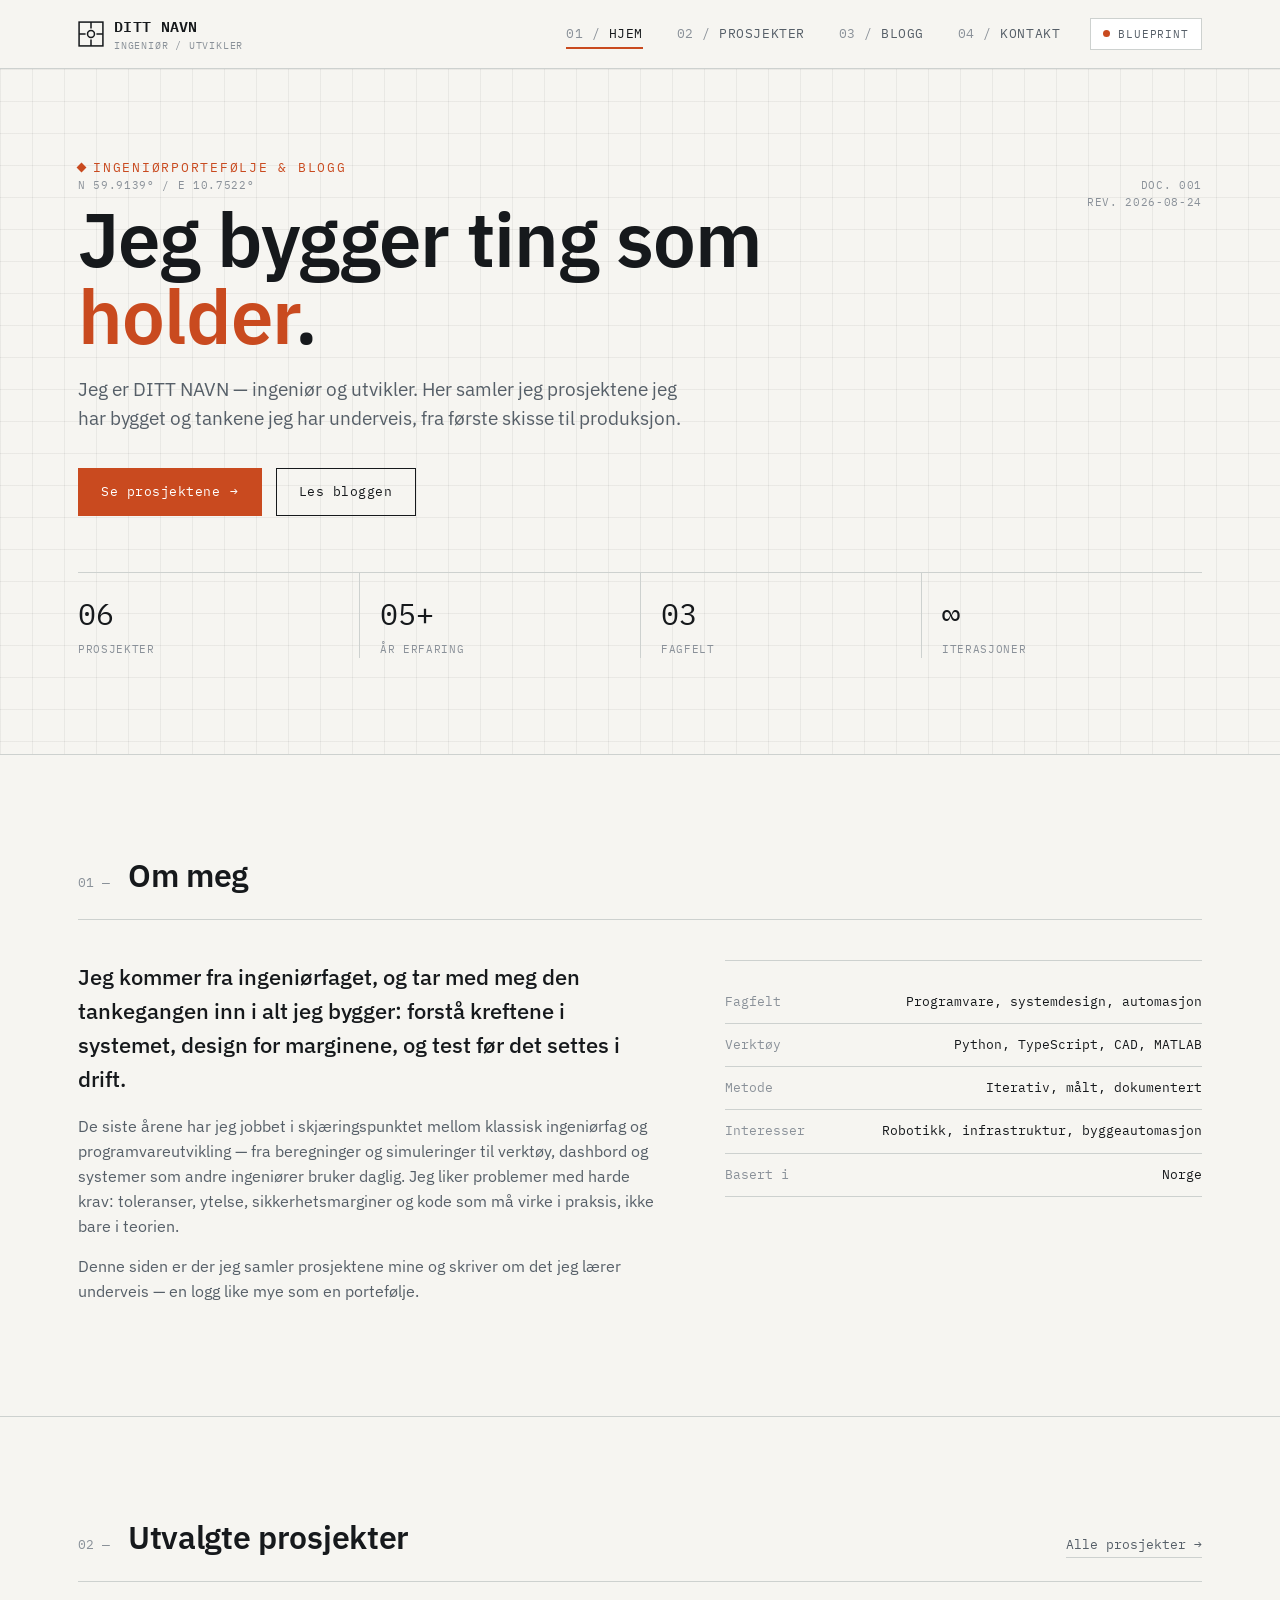
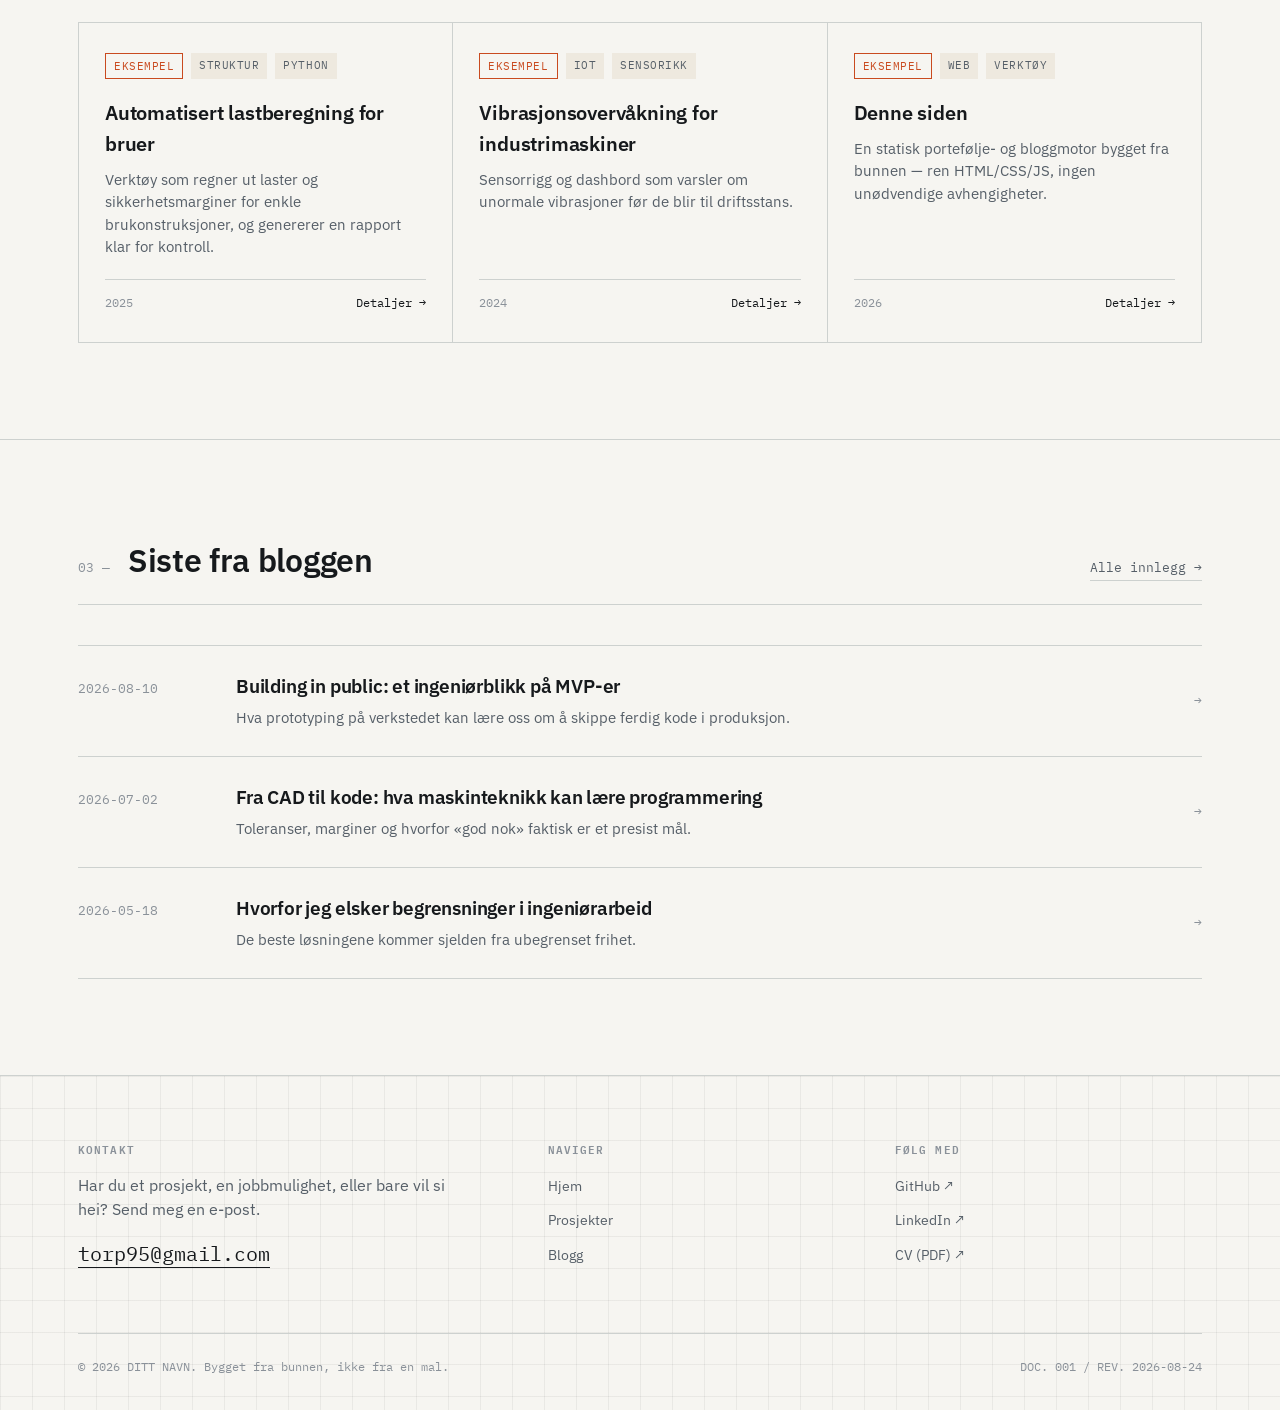
==== index.html @ 4ea631cd "Legg til ingeniør-inspirert portefølje- og bloggside Statisk HTML/CSS/JS-side med "blueprint"-esteti" ====
<!DOCTYPE html>
<html lang="no">
<head>
<meta charset="UTF-8">
<meta name="viewport" content="width=device-width, initial-scale=1.0">
<title>DITT NAVN — Ingeniør &amp; Utvikler</title>
<meta name="description" content="Portefølje og blogg til DITT NAVN — ingeniør og utvikler som bygger systemer, produkter og programvare med presisjon.">
<link rel="icon" href="data:image/svg+xml,%3Csvg xmlns='http://www.w3.org/2000/svg' viewBox='0 0 24 24' fill='none' stroke='%23c94a1f' stroke-width='1.6'%3E%3Crect x='1' y='1' width='22' height='22'/%3E%3Ccircle cx='12' cy='12' r='3.2'/%3E%3Cline x1='12' y1='1' x2='12' y2='6'/%3E%3Cline x1='12' y1='18' x2='12' y2='23'/%3E%3Cline x1='1' y1='12' x2='6' y2='12'/%3E%3Cline x1='18' y1='12' x2='23' y2='12'/%3E%3C/svg%3E">
<link rel="preconnect" href="https://fonts.googleapis.com">
<link rel="preconnect" href="https://fonts.gstatic.com" crossorigin>
<link href="https://fonts.googleapis.com/css2?family=IBM+Plex+Mono:wght@400;500;600&amp;family=IBM+Plex+Sans:wght@400;500;600;700&amp;display=swap" rel="stylesheet">
<link rel="stylesheet" href="css/style.css">
</head>
<body>

<nav class="site-nav">
  <div class="container bar">
    <a href="index.html" class="brand">
      <span class="mark"><svg viewBox="0 0 24 24" fill="none" stroke="currentColor" stroke-width="1.4"><rect x="1" y="1" width="22" height="22"/><line x1="12" y1="1" x2="12" y2="7"/><line x1="12" y1="17" x2="12" y2="23"/><line x1="1" y1="12" x2="7" y2="12"/><line x1="17" y1="12" x2="23" y2="12"/><circle cx="12" cy="12" r="3.2"/></svg></span>
      <span>DITT NAVN<small>INGENIØR / UTVIKLER</small></span>
    </a>
    <div class="nav-links">
      <a href="index.html" data-i="1" class="active">HJEM</a>
      <a href="prosjekter.html" data-i="2">PROSJEKTER</a>
      <a href="blogg.html" data-i="3">BLOGG</a>
      <a href="index.html#kontakt" data-i="4">KONTAKT</a>
      <button class="theme-toggle" data-theme-toggle type="button" aria-label="Bytt tema">
        <span class="dot"></span><span class="label">BLUEPRINT</span>
      </button>
    </div>
    <button class="nav-toggle" data-nav-toggle type="button" aria-label="Åpne meny">☰</button>
  </div>
</nav>

<header class="hero grid-bg">
  <div class="container" style="position:relative;">
    <span class="coord tl mono">N 59.9139° / E 10.7522°</span>
    <span class="coord tr mono">DOC. 001<br>REV. 2026-08-24</span>
    <span class="eyebrow">Ingeniørportefølje &amp; blogg</span>
    <h1>Jeg bygger ting som <span class="accent">holder</span>.</h1>
    <p class="lede">Jeg er DITT NAVN — ingeniør og utvikler. Her samler jeg prosjektene jeg har bygget og tankene jeg har underveis, fra første skisse til produksjon.</p>
    <div class="cta-row">
      <a href="prosjekter.html" class="btn btn-primary btn-arrow">Se prosjektene</a>
      <a href="blogg.html" class="btn">Les bloggen</a>
    </div>
    <div class="specs">
      <div class="spec"><div class="num mono">06</div><div class="label">Prosjekter</div></div>
      <div class="spec"><div class="num mono">05+</div><div class="label">År erfaring</div></div>
      <div class="spec"><div class="num mono">03</div><div class="label">Fagfelt</div></div>
      <div class="spec"><div class="num mono">∞</div><div class="label">Iterasjoner</div></div>
    </div>
  </div>
</header>

<section class="about" id="om">
  <div class="container">
    <div class="section-head">
      <span class="idx mono">01 —</span>
      <h2>Om meg</h2>
      <span class="fill"></span>
    </div>
    <div class="grid">
      <div>
        <p class="lede">Jeg kommer fra ingeniørfaget, og tar med meg den tankegangen inn i alt jeg bygger: forstå kreftene i systemet, design for marginene, og test før det settes i drift.</p>
        <p>De siste årene har jeg jobbet i skjæringspunktet mellom klassisk ingeniørfag og programvareutvikling — fra beregninger og simuleringer til verktøy, dashbord og systemer som andre ingeniører bruker daglig. Jeg liker problemer med harde krav: toleranser, ytelse, sikkerhetsmarginer og kode som må virke i praksis, ikke bare i teorien.</p>
        <p>Denne siden er der jeg samler prosjektene mine og skriver om det jeg lærer underveis — en logg like mye som en portefølje.</p>
      </div>
      <div class="skills">
        <div class="row"><span>Fagfelt</span><span>Programvare, systemdesign, automasjon</span></div>
        <div class="row"><span>Verktøy</span><span>Python, TypeScript, CAD, MATLAB</span></div>
        <div class="row"><span>Metode</span><span>Iterativ, målt, dokumentert</span></div>
        <div class="row"><span>Interesser</span><span>Robotikk, infrastruktur, byggeautomasjon</span></div>
        <div class="row"><span>Basert i</span><span>Norge</span></div>
      </div>
    </div>
  </div>
</section>

<section class="section" id="prosjekter">
  <div class="container">
    <div class="section-head">
      <span class="idx mono">02 —</span>
      <h2>Utvalgte prosjekter</h2>
      <span class="fill"></span>
      <a href="prosjekter.html" class="link">Alle prosjekter →</a>
    </div>
    <div class="card-grid">

      <a class="pcard" href="prosjekter.html#bruberegning">
        <div class="tag-row"><span class="tag sample">Eksempel</span><span class="tag">Struktur</span><span class="tag">Python</span></div>
        <h3>Automatisert lastberegning for bruer</h3>
        <p>Verktøy som regner ut laster og sikkerhetsmarginer for enkle brukonstruksjoner, og genererer en rapport klar for kontroll.</p>
        <div class="meta"><span>2025</span><span class="go">Detaljer →</span></div>
      </a>

      <a class="pcard" href="prosjekter.html#vibrasjon">
        <div class="tag-row"><span class="tag sample">Eksempel</span><span class="tag">IoT</span><span class="tag">Sensorikk</span></div>
        <h3>Vibrasjonsovervåkning for industrimaskiner</h3>
        <p>Sensor­rigg og dashbord som varsler om unormale vibrasjoner før de blir til driftsstans.</p>
        <div class="meta"><span>2024</span><span class="go">Detaljer →</span></div>
      </a>

      <a class="pcard" href="prosjekter.html#portfolio-gen">
        <div class="tag-row"><span class="tag sample">Eksempel</span><span class="tag">Web</span><span class="tag">Verktøy</span></div>
        <h3>Denne siden</h3>
        <p>En statisk portefølje- og bloggmotor bygget fra bunnen — ren HTML/CSS/JS, ingen unødvendige avhengigheter.</p>
        <div class="meta"><span>2026</span><span class="go">Detaljer →</span></div>
      </a>

    </div>
  </div>
</section>

<section class="section">
  <div class="container">
    <div class="section-head">
      <span class="idx mono">03 —</span>
      <h2>Siste fra bloggen</h2>
      <span class="fill"></span>
      <a href="blogg.html" class="link">Alle innlegg →</a>
    </div>
    <div class="post-list">

      <a class="post-row" href="blogg/bygge-i-det-apne.html">
        <span class="date mono">2026-08-10</span>
        <span class="body"><h3>Building in public: et ingeniørblikk på MVP-er</h3><p>Hva prototyping på verkstedet kan lære oss om å skippe ferdig kode i produksjon.</p></span>
        <span class="arrow mono">→</span>
      </a>

      <a class="post-row" href="blogg/cad-til-kode.html">
        <span class="date mono">2026-07-02</span>
        <span class="body"><h3>Fra CAD til kode: hva maskinteknikk kan lære programmering</h3><p>Toleranser, marginer og hvorfor «god nok» faktisk er et presist mål.</p></span>
        <span class="arrow mono">→</span>
      </a>

      <a class="post-row" href="blogg/tanker-om-constraints.html">
        <span class="date mono">2026-05-18</span>
        <span class="body"><h3>Hvorfor jeg elsker begrensninger i ingeniørarbeid</h3><p>De beste løsningene kommer sjelden fra ubegrenset frihet.</p></span>
        <span class="arrow mono">→</span>
      </a>

    </div>
  </div>
</section>

<footer class="site-footer grid-bg" id="kontakt">
  <div class="container">
    <div class="grid">
      <div class="cta-block">
        <h4>Kontakt</h4>
        <p>Har du et prosjekt, en jobbmulighet, eller bare vil si hei? Send meg en e-post.</p>
        <a class="email" href="mailto:torp95@gmail.com">torp95@gmail.com</a>
      </div>
      <div>
        <h4>Naviger</h4>
        <ul>
          <li><a href="index.html">Hjem</a></li>
          <li><a href="prosjekter.html">Prosjekter</a></li>
          <li><a href="blogg.html">Blogg</a></li>
        </ul>
      </div>
      <div>
        <h4>Følg med</h4>
        <ul>
          <li><a href="#">GitHub ↗</a></li>
          <li><a href="#">LinkedIn ↗</a></li>
          <li><a href="#">CV (PDF) ↗</a></li>
        </ul>
      </div>
    </div>
    <div class="bottom">
      <span>© 2026 DITT NAVN. Bygget fra bunnen, ikke fra en mal.</span>
      <span>DOC. 001 / REV. 2026-08-24</span>
    </div>
  </div>
</footer>

<script src="js/main.js"></script>
</body>
</html>
---- css/style.css ----
/* =========================================================
   DITT NAVN — Engineering Portfolio & Blog
   Design system: "blueprint" — teknisk tegning møter clean web
   ========================================================= */

:root {
  --bg: #f6f5f1;
  --bg-alt: #edece5;
  --ink: #16191c;
  --ink-soft: #565f68;
  --ink-faint: #8a9199;
  --line: #cdd1cf;
  --line-strong: #16191c;
  --accent: #c94a1f;
  --accent-ink: #ffffff;
  --blue: #1f3f5c;
  --blue-soft: #4c728f;
  --surface: #ffffff;
  --tag-bg: #eee9df;
  --shadow: 0 1px 0 rgba(0,0,0,0.04);
  --grid-line: rgba(22,25,28,0.06);
  --grid-line-strong: rgba(22,25,28,0.1);
  --font-sans: 'IBM Plex Sans', -apple-system, BlinkMacSystemFont, 'Segoe UI', sans-serif;
  --font-mono: 'IBM Plex Mono', 'SFMono-Regular', Consolas, monospace;
  --radius: 2px;
  --maxw: 1180px;
  color-scheme: light;
}

[data-theme="blueprint"] {
  --bg: #0b2439;
  --bg-alt: #0e2f4a;
  --ink: #e8f0f6;
  --ink-soft: #a9c2d6;
  --ink-faint: #6e8ba3;
  --line: rgba(232,240,246,0.16);
  --line-strong: #e8f0f6;
  --accent: #ff8a4c;
  --accent-ink: #0b2439;
  --blue: #bcdcf5;
  --blue-soft: #8fb9dd;
  --surface: #0e2f4a;
  --tag-bg: #103a5c;
  --shadow: 0 1px 0 rgba(0,0,0,0.2);
  --grid-line: rgba(232,240,246,0.08);
  --grid-line-strong: rgba(232,240,246,0.14);
  color-scheme: dark;
}

/* ---------- reset ---------- */
* , *::before, *::after { box-sizing: border-box; }
html { scroll-behavior: smooth; }
body {
  margin: 0;
  background: var(--bg);
  color: var(--ink);
  font-family: var(--font-sans);
  font-size: 16px;
  line-height: 1.55;
  -webkit-font-smoothing: antialiased;
  transition: background .25s ease, color .25s ease;
}
img { max-width: 100%; display: block; }
a { color: inherit; }
ul { list-style: none; margin: 0; padding: 0; }
h1, h2, h3, h4 { margin: 0; font-family: var(--font-sans); font-weight: 600; letter-spacing: -0.01em; }
p { margin: 0 0 1em; color: var(--ink-soft); }
button { font-family: inherit; }

.container {
  max-width: var(--maxw);
  margin: 0 auto;
  padding: 0 28px;
}

/* ---------- graph-paper background ---------- */
.grid-bg {
  background-image:
    linear-gradient(var(--grid-line) 1px, transparent 1px),
    linear-gradient(90deg, var(--grid-line) 1px, transparent 1px);
  background-size: 32px 32px;
}
.grid-bg-dense {
  background-image:
    linear-gradient(var(--grid-line) 1px, transparent 1px),
    linear-gradient(90deg, var(--grid-line) 1px, transparent 1px),
    linear-gradient(var(--grid-line-strong) 1px, transparent 1px),
    linear-gradient(90deg, var(--grid-line-strong) 1px, transparent 1px);
  background-size: 8px 8px, 8px 8px, 64px 64px, 64px 64px;
}

/* ---------- monospace / label helpers ---------- */
.mono { font-family: var(--font-mono); }
.eyebrow {
  font-family: var(--font-mono);
  font-size: 12.5px;
  letter-spacing: 0.14em;
  text-transform: uppercase;
  color: var(--accent);
  display: inline-flex;
  align-items: center;
  gap: 8px;
}
.eyebrow::before {
  content: "";
  width: 7px;
  height: 7px;
  background: var(--accent);
  display: inline-block;
  transform: rotate(45deg);
}

.section-head {
  display: flex;
  align-items: baseline;
  gap: 18px;
  margin-bottom: 40px;
  border-bottom: 1px solid var(--line);
  padding-bottom: 18px;
}
.section-head .idx {
  font-family: var(--font-mono);
  font-size: 13px;
  color: var(--ink-faint);
  white-space: nowrap;
}
.section-head h2 {
  font-size: clamp(24px, 3vw, 32px);
}
.section-head .fill { flex: 1; }
.section-head .link {
  font-family: var(--font-mono);
  font-size: 13px;
  color: var(--ink-soft);
  text-decoration: none;
  border-bottom: 1px solid var(--line);
  padding-bottom: 2px;
  white-space: nowrap;
}
.section-head .link:hover { color: var(--accent); border-color: var(--accent); }

/* ---------- blueprint corner frame ---------- */
.frame {
  position: relative;
  border: 1px solid var(--line);
}
.frame::before, .frame::after,
.frame .c2::before, .frame .c2::after { content: ""; position: absolute; width: 12px; height: 12px; }
.frame::before { top: -1px; left: -1px; border-top: 2px solid var(--line-strong); border-left: 2px solid var(--line-strong); }
.frame::after { bottom: -1px; right: -1px; border-bottom: 2px solid var(--line-strong); border-right: 2px solid var(--line-strong); }

/* ---------- nav ---------- */
.site-nav {
  position: sticky;
  top: 0;
  z-index: 50;
  background: color-mix(in srgb, var(--bg) 88%, transparent);
  backdrop-filter: blur(8px);
  border-bottom: 1px solid var(--line);
}
.site-nav .bar {
  display: flex;
  align-items: center;
  justify-content: space-between;
  height: 68px;
}
.brand {
  display: flex;
  align-items: center;
  gap: 10px;
  text-decoration: none;
  color: var(--ink);
  font-family: var(--font-mono);
  font-weight: 600;
  font-size: 15px;
  letter-spacing: 0.02em;
}
.brand .mark {
  width: 26px; height: 26px;
  flex: none;
}
.brand .mark svg { width: 100%; height: 100%; display: block; }
.brand small {
  display: block;
  font-weight: 400;
  color: var(--ink-faint);
  font-size: 10px;
  letter-spacing: 0.08em;
}

.nav-links {
  display: flex;
  align-items: center;
  gap: 6px;
}
.nav-links a {
  font-family: var(--font-mono);
  font-size: 13px;
  letter-spacing: 0.04em;
  text-decoration: none;
  color: var(--ink-soft);
  padding: 9px 14px;
  position: relative;
}
.nav-links a:hover, .nav-links a.active { color: var(--ink); }
.nav-links a.active::after {
  content: "";
  position: absolute;
  left: 14px; right: 14px; bottom: 4px;
  height: 2px;
  background: var(--accent);
}
.nav-links a::before {
  content: "0" attr(data-i) " / ";
  color: var(--ink-faint);
}

.theme-toggle {
  font-family: var(--font-mono);
  font-size: 11px;
  letter-spacing: 0.08em;
  background: var(--surface);
  color: var(--ink-soft);
  border: 1px solid var(--line);
  padding: 8px 12px;
  cursor: pointer;
  display: inline-flex;
  align-items: center;
  gap: 8px;
  margin-left: 10px;
}
.theme-toggle:hover { color: var(--ink); border-color: var(--ink-faint); }
.theme-toggle .dot { width: 7px; height: 7px; background: var(--accent); border-radius: 50%; }

.nav-toggle {
  display: none;
  background: none;
  border: 1px solid var(--line);
  color: var(--ink);
  width: 40px; height: 40px;
  align-items: center;
  justify-content: center;
  cursor: pointer;
}

/* ---------- buttons ---------- */
.btn {
  display: inline-flex;
  align-items: center;
  gap: 10px;
  font-family: var(--font-mono);
  font-size: 13px;
  letter-spacing: 0.04em;
  text-decoration: none;
  padding: 13px 22px;
  border: 1px solid var(--line-strong);
  color: var(--ink);
  background: transparent;
  transition: background .15s ease, color .15s ease;
  cursor: pointer;
}
.btn:hover { background: var(--ink); color: var(--bg); }
.btn-primary {
  background: var(--accent);
  border-color: var(--accent);
  color: var(--accent-ink);
}
.btn-primary:hover { background: transparent; color: var(--accent); }
.btn-arrow::after { content: "→"; }

/* ---------- hero ---------- */
.hero {
  position: relative;
  padding: 84px 0 96px;
  overflow: hidden;
  border-bottom: 1px solid var(--line);
}
.hero .coord {
  position: absolute;
  font-family: var(--font-mono);
  font-size: 11px;
  color: var(--ink-faint);
  letter-spacing: 0.06em;
}
.hero .coord.tl { top: 24px; left: 28px; }
.hero .coord.tr { top: 24px; right: 28px; text-align: right; }
.hero .coord.br { bottom: 24px; right: 28px; }
.hero h1 {
  font-size: clamp(40px, 7vw, 76px);
  line-height: 1.02;
  margin: 22px 0 20px;
  max-width: 16ch;
}
.hero h1 .accent { color: var(--accent); }
.hero .lede {
  max-width: 56ch;
  font-size: clamp(16px, 1.6vw, 19px);
  color: var(--ink-soft);
  margin-bottom: 34px;
}
.hero .cta-row {
  display: flex;
  gap: 14px;
  flex-wrap: wrap;
  margin-bottom: 56px;
}
.hero .specs {
  display: grid;
  grid-template-columns: repeat(4, 1fr);
  border-top: 1px solid var(--line);
}
.hero .specs .spec {
  padding: 18px 20px 0;
  border-left: 1px solid var(--line);
}
.hero .specs .spec:first-child { border-left: none; padding-left: 0; }
.hero .specs .num {
  font-family: var(--font-mono);
  font-size: clamp(22px, 3vw, 30px);
  color: var(--ink);
}
.hero .specs .label {
  font-family: var(--font-mono);
  font-size: 11px;
  color: var(--ink-faint);
  letter-spacing: 0.06em;
  text-transform: uppercase;
  margin-top: 4px;
}

/* ---------- about ---------- */
.about {
  padding: 96px 0;
  border-bottom: 1px solid var(--line);
}
.about .grid {
  display: grid;
  grid-template-columns: 1.1fr 0.9fr;
  gap: 64px;
}
.about .lede {
  font-size: clamp(18px, 2vw, 22px);
  color: var(--ink);
  font-weight: 500;
  margin-bottom: 18px;
}
.about .skills {
  border-top: 1px solid var(--line);
  padding-top: 20px;
}
.about .skills .row {
  display: flex;
  justify-content: space-between;
  gap: 20px;
  padding: 11px 0;
  border-bottom: 1px solid var(--line);
  font-family: var(--font-mono);
  font-size: 13px;
}
.about .skills .row span:first-child { color: var(--ink-faint); }
.about .skills .row span:last-child { color: var(--ink); text-align: right; }

/* ---------- cards: projects ---------- */
.card-grid {
  display: grid;
  grid-template-columns: repeat(3, 1fr);
  gap: 1px;
  background: var(--line);
  border: 1px solid var(--line);
}
.card-grid.cols-2 { grid-template-columns: repeat(2, 1fr); }
.pcard {
  background: var(--bg);
  padding: 30px 26px;
  display: flex;
  flex-direction: column;
  min-height: 100%;
  text-decoration: none;
  color: inherit;
  position: relative;
}
.pcard .tag-row {
  display: flex;
  gap: 8px;
  flex-wrap: wrap;
  margin-bottom: 18px;
}
.tag {
  font-family: var(--font-mono);
  font-size: 10.5px;
  letter-spacing: 0.05em;
  text-transform: uppercase;
  background: var(--tag-bg);
  color: var(--ink-soft);
  padding: 4px 8px;
  display: inline-block;
}
.tag.sample {
  background: transparent;
  color: var(--accent);
  border: 1px solid var(--accent);
}
.pcard h3 {
  font-size: 20px;
  margin-bottom: 10px;
}
.pcard p { font-size: 14.5px; margin-bottom: 20px; flex: 1; }
.pcard .meta {
  display: flex;
  justify-content: space-between;
  align-items: center;
  font-family: var(--font-mono);
  font-size: 12px;
  color: var(--ink-faint);
  border-top: 1px solid var(--line);
  padding-top: 14px;
}
.pcard .meta .go { color: var(--ink); }
.pcard:hover .meta .go { color: var(--accent); }

/* ---------- posts ---------- */
.post-list { display: flex; flex-direction: column; }
.post-row {
  display: grid;
  grid-template-columns: 130px 1fr auto;
  gap: 28px;
  align-items: baseline;
  padding: 26px 0;
  border-bottom: 1px solid var(--line);
  text-decoration: none;
  color: inherit;
}
.post-row:first-child { border-top: 1px solid var(--line); }
.post-row .date {
  font-family: var(--font-mono);
  font-size: 12.5px;
  color: var(--ink-faint);
}
.post-row .body h3 {
  font-size: 19px;
  margin-bottom: 6px;
}
.post-row .body p {
  font-size: 14.5px;
  margin: 0;
}
.post-row .arrow {
  font-family: var(--font-mono);
  font-size: 13px;
  color: var(--ink-faint);
  align-self: center;
}
.post-row:hover .body h3 { color: var(--accent); }
.post-row:hover .arrow { color: var(--accent); }

/* ---------- section wrapper ---------- */
.section { padding: 96px 0; border-bottom: 1px solid var(--line); }
.section:last-of-type { border-bottom: none; }

/* ---------- footer ---------- */
.site-footer {
  padding: 64px 0 34px;
  border-top: 1px solid var(--line);
}
.site-footer .grid {
  display: grid;
  grid-template-columns: 1.4fr 1fr 1fr;
  gap: 40px;
  margin-bottom: 56px;
}
.site-footer h4 {
  font-family: var(--font-mono);
  font-size: 11px;
  letter-spacing: 0.1em;
  text-transform: uppercase;
  color: var(--ink-faint);
  margin-bottom: 16px;
}
.site-footer .cta-block p { max-width: 40ch; }
.site-footer a.email {
  font-family: var(--font-mono);
  font-size: 20px;
  color: var(--ink);
  text-decoration: none;
  border-bottom: 1px solid var(--line-strong);
}
.site-footer a.email:hover { color: var(--accent); border-color: var(--accent); }
.site-footer ul li { margin-bottom: 10px; }
.site-footer ul a {
  text-decoration: none;
  color: var(--ink-soft);
  font-size: 14px;
}
.site-footer ul a:hover { color: var(--accent); }
.site-footer .bottom {
  display: flex;
  justify-content: space-between;
  flex-wrap: wrap;
  gap: 10px;
  padding-top: 24px;
  border-top: 1px solid var(--line);
  font-family: var(--font-mono);
  font-size: 11.5px;
  color: var(--ink-faint);
}

/* ---------- page header (sub pages) ---------- */
.page-hero {
  padding: 64px 0 56px;
  border-bottom: 1px solid var(--line);
}
.page-hero h1 { font-size: clamp(32px, 5vw, 48px); margin: 18px 0 14px; }
.page-hero .lede { max-width: 60ch; color: var(--ink-soft); font-size: 16.5px; }

/* ---------- filter bar ---------- */
.filter-bar {
  display: flex;
  gap: 8px;
  flex-wrap: wrap;
  padding: 24px 0;
  border-bottom: 1px solid var(--line);
  margin-bottom: 40px;
  font-family: var(--font-mono);
}
.filter-bar button {
  background: transparent;
  border: 1px solid var(--line);
  color: var(--ink-soft);
  font-family: var(--font-mono);
  font-size: 12px;
  letter-spacing: 0.04em;
  padding: 8px 14px;
  cursor: pointer;
  text-transform: uppercase;
}
.filter-bar button:hover { color: var(--ink); border-color: var(--ink-faint); }
.filter-bar button.active { background: var(--ink); color: var(--bg); border-color: var(--ink); }

/* ---------- article ---------- */
.article-head {
  padding: 56px 0 40px;
  border-bottom: 1px solid var(--line);
}
.article-head .tag-row { display: flex; gap: 8px; margin-bottom: 20px; }
.article-head h1 { font-size: clamp(30px, 5vw, 46px); line-height: 1.08; margin-bottom: 20px; max-width: 22ch; }
.article-head .meta-row {
  display: flex;
  gap: 24px;
  flex-wrap: wrap;
  font-family: var(--font-mono);
  font-size: 12.5px;
  color: var(--ink-faint);
}
.article-body { padding: 56px 0; max-width: 720px; }
.article-body p { color: var(--ink); font-size: 17px; margin-bottom: 1.3em; }
.article-body h2 {
  font-size: 24px;
  margin: 2em 0 0.7em;
  padding-top: 0.4em;
  border-top: 1px solid var(--line);
}
.article-body h3 { font-size: 19px; margin: 1.6em 0 0.6em; }
.article-body ul, .article-body ol { margin: 0 0 1.3em; padding-left: 22px; color: var(--ink); }
.article-body li { margin-bottom: 0.4em; }
.article-body blockquote {
  margin: 2em 0;
  padding: 4px 0 4px 22px;
  border-left: 2px solid var(--accent);
  font-family: var(--font-mono);
  font-size: 15px;
  color: var(--ink-soft);
}
.article-body code {
  font-family: var(--font-mono);
  background: var(--tag-bg);
  padding: 2px 6px;
  font-size: 0.9em;
}
.article-body pre {
  background: var(--ink);
  color: var(--bg);
  padding: 20px;
  overflow-x: auto;
  font-family: var(--font-mono);
  font-size: 13.5px;
  line-height: 1.6;
  margin: 1.5em 0;
}
.article-body pre code { background: none; padding: 0; }
.article-foot {
  padding: 40px 0 80px;
  display: flex;
  justify-content: space-between;
  align-items: center;
  flex-wrap: wrap;
  gap: 16px;
}

/* ---------- 404 ---------- */
.error-page {
  min-height: 70vh;
  display: flex;
  align-items: center;
  justify-content: center;
  text-align: center;
  padding: 40px 20px;
}
.error-page .code {
  font-family: var(--font-mono);
  font-size: clamp(60px, 12vw, 130px);
  color: var(--ink);
  line-height: 1;
}
.error-page h1 { margin: 18px 0 12px; font-size: 22px; }

/* ---------- responsive ---------- */
@media (max-width: 880px) {
  .about .grid { grid-template-columns: 1fr; gap: 40px; }
  .card-grid { grid-template-columns: 1fr 1fr; }
  .hero .specs { grid-template-columns: repeat(2, 1fr); row-gap: 22px; }
  .hero .specs .spec:nth-child(3) { border-left: none; padding-left: 0; }
  .site-footer .grid { grid-template-columns: 1fr; gap: 36px; }
}
@media (max-width: 680px) {
  .hero .coord { display: none; }
  .nav-links { display: none; }
  .nav-toggle { display: inline-flex; }
  .card-grid { grid-template-columns: 1fr; }
  .post-row { grid-template-columns: 1fr; gap: 8px; }
  .post-row .arrow { display: none; }
  body.nav-open .nav-links {
    display: flex;
    position: absolute;
    top: 68px; left: 0; right: 0;
    background: var(--bg);
    border-bottom: 1px solid var(--line);
    flex-direction: column;
    align-items: stretch;
    padding: 8px 0;
  }
  body.nav-open .nav-links a { padding: 14px 28px; }
}
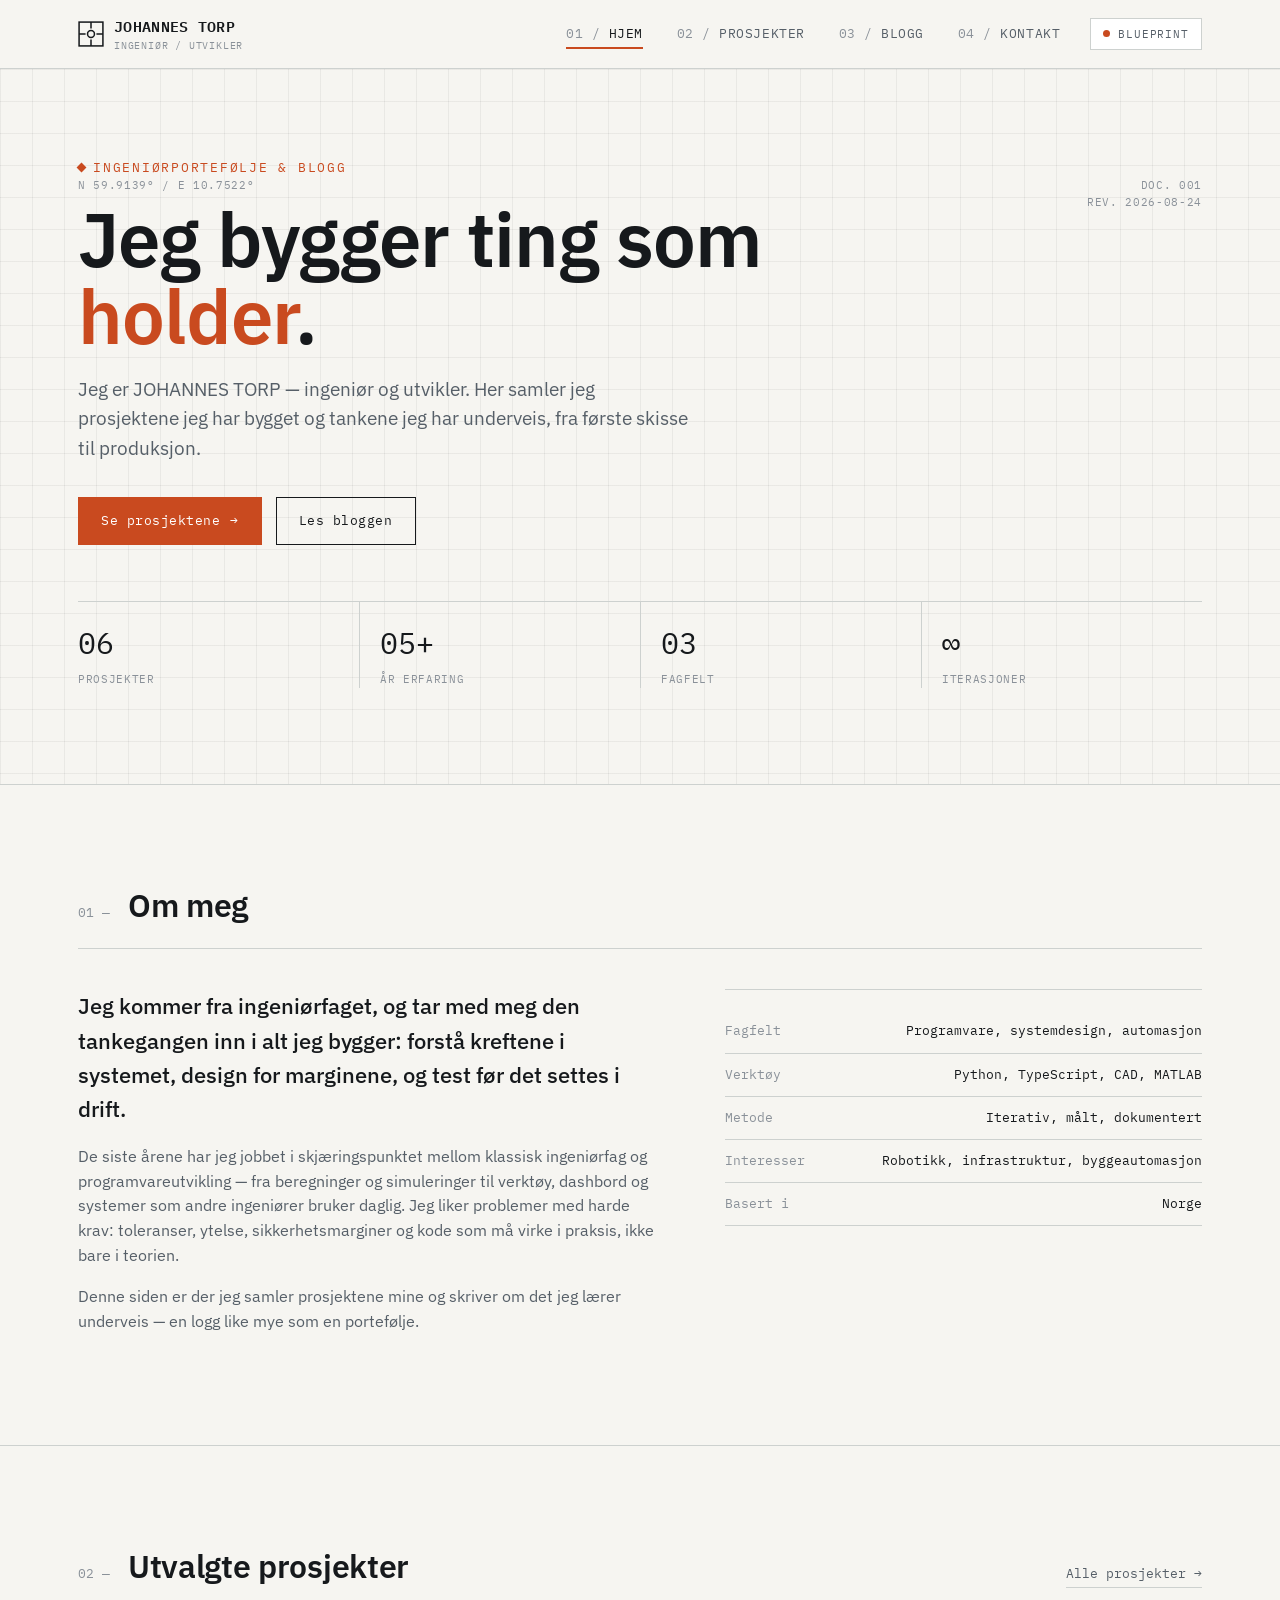
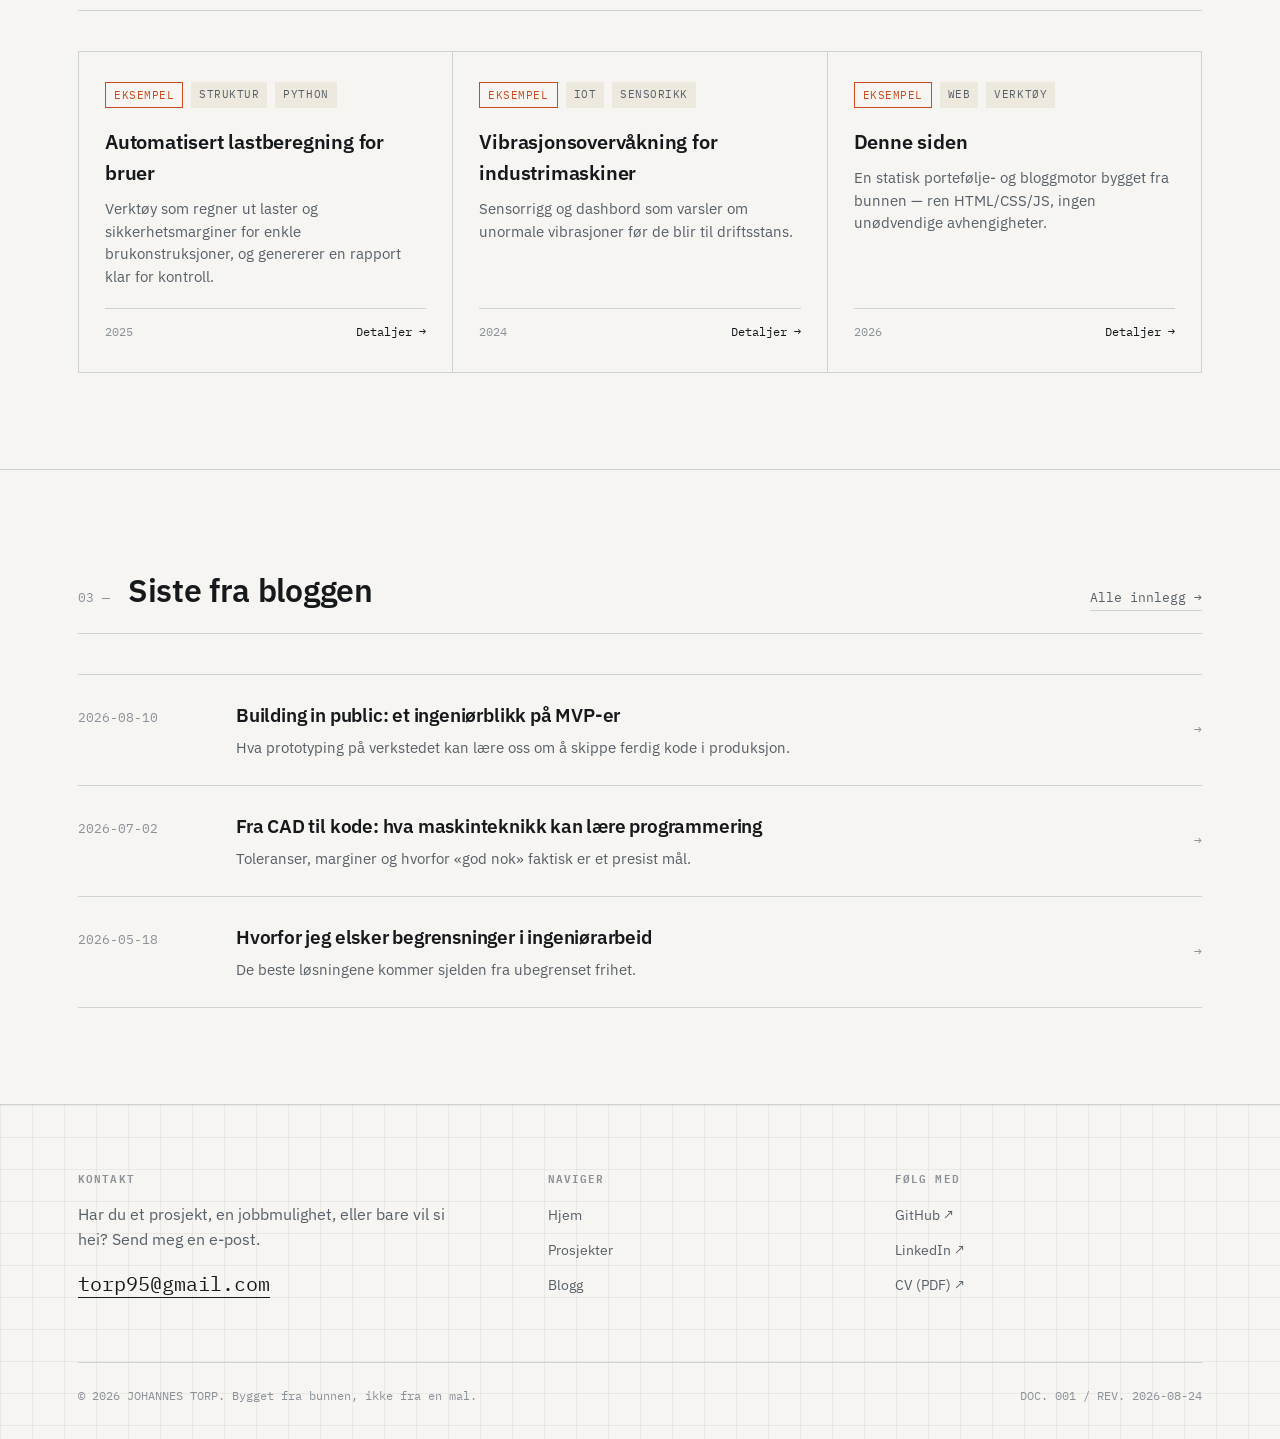
==== commit e8f188d9: "Sett navn til Johannes Torp Co-Authored-By: Claude Sonnet 5 <noreply@anthropic.com> Claude-Session: " ====
--- a/index.html
+++ b/index.html
@@ -3,8 +3,8 @@
 <head>
 <meta charset="UTF-8">
 <meta name="viewport" content="width=device-width, initial-scale=1.0">
-<title>DITT NAVN — Ingeniør &amp; Utvikler</title>
-<meta name="description" content="Portefølje og blogg til DITT NAVN — ingeniør og utvikler som bygger systemer, produkter og programvare med presisjon.">
+<title>JOHANNES TORP — Ingeniør &amp; Utvikler</title>
+<meta name="description" content="Portefølje og blogg til JOHANNES TORP — ingeniør og utvikler som bygger systemer, produkter og programvare med presisjon.">
 <link rel="icon" href="data:image/svg+xml,%3Csvg xmlns='http://www.w3.org/2000/svg' viewBox='0 0 24 24' fill='none' stroke='%23c94a1f' stroke-width='1.6'%3E%3Crect x='1' y='1' width='22' height='22'/%3E%3Ccircle cx='12' cy='12' r='3.2'/%3E%3Cline x1='12' y1='1' x2='12' y2='6'/%3E%3Cline x1='12' y1='18' x2='12' y2='23'/%3E%3Cline x1='1' y1='12' x2='6' y2='12'/%3E%3Cline x1='18' y1='12' x2='23' y2='12'/%3E%3C/svg%3E">
 <link rel="preconnect" href="https://fonts.googleapis.com">
 <link rel="preconnect" href="https://fonts.gstatic.com" crossorigin>
@@ -17,7 +17,7 @@
   <div class="container bar">
     <a href="index.html" class="brand">
       <span class="mark"><svg viewBox="0 0 24 24" fill="none" stroke="currentColor" stroke-width="1.4"><rect x="1" y="1" width="22" height="22"/><line x1="12" y1="1" x2="12" y2="7"/><line x1="12" y1="17" x2="12" y2="23"/><line x1="1" y1="12" x2="7" y2="12"/><line x1="17" y1="12" x2="23" y2="12"/><circle cx="12" cy="12" r="3.2"/></svg></span>
-      <span>DITT NAVN<small>INGENIØR / UTVIKLER</small></span>
+      <span>JOHANNES TORP<small>INGENIØR / UTVIKLER</small></span>
     </a>
     <div class="nav-links">
       <a href="index.html" data-i="1" class="active">HJEM</a>
@@ -38,7 +38,7 @@
     <span class="coord tr mono">DOC. 001<br>REV. 2026-08-24</span>
     <span class="eyebrow">Ingeniørportefølje &amp; blogg</span>
     <h1>Jeg bygger ting som <span class="accent">holder</span>.</h1>
-    <p class="lede">Jeg er DITT NAVN — ingeniør og utvikler. Her samler jeg prosjektene jeg har bygget og tankene jeg har underveis, fra første skisse til produksjon.</p>
+    <p class="lede">Jeg er JOHANNES TORP — ingeniør og utvikler. Her samler jeg prosjektene jeg har bygget og tankene jeg har underveis, fra første skisse til produksjon.</p>
     <div class="cta-row">
       <a href="prosjekter.html" class="btn btn-primary btn-arrow">Se prosjektene</a>
       <a href="blogg.html" class="btn">Les bloggen</a>
@@ -169,7 +169,7 @@
       </div>
     </div>
     <div class="bottom">
-      <span>© 2026 DITT NAVN. Bygget fra bunnen, ikke fra en mal.</span>
+      <span>© 2026 JOHANNES TORP. Bygget fra bunnen, ikke fra en mal.</span>
       <span>DOC. 001 / REV. 2026-08-24</span>
     </div>
   </div>
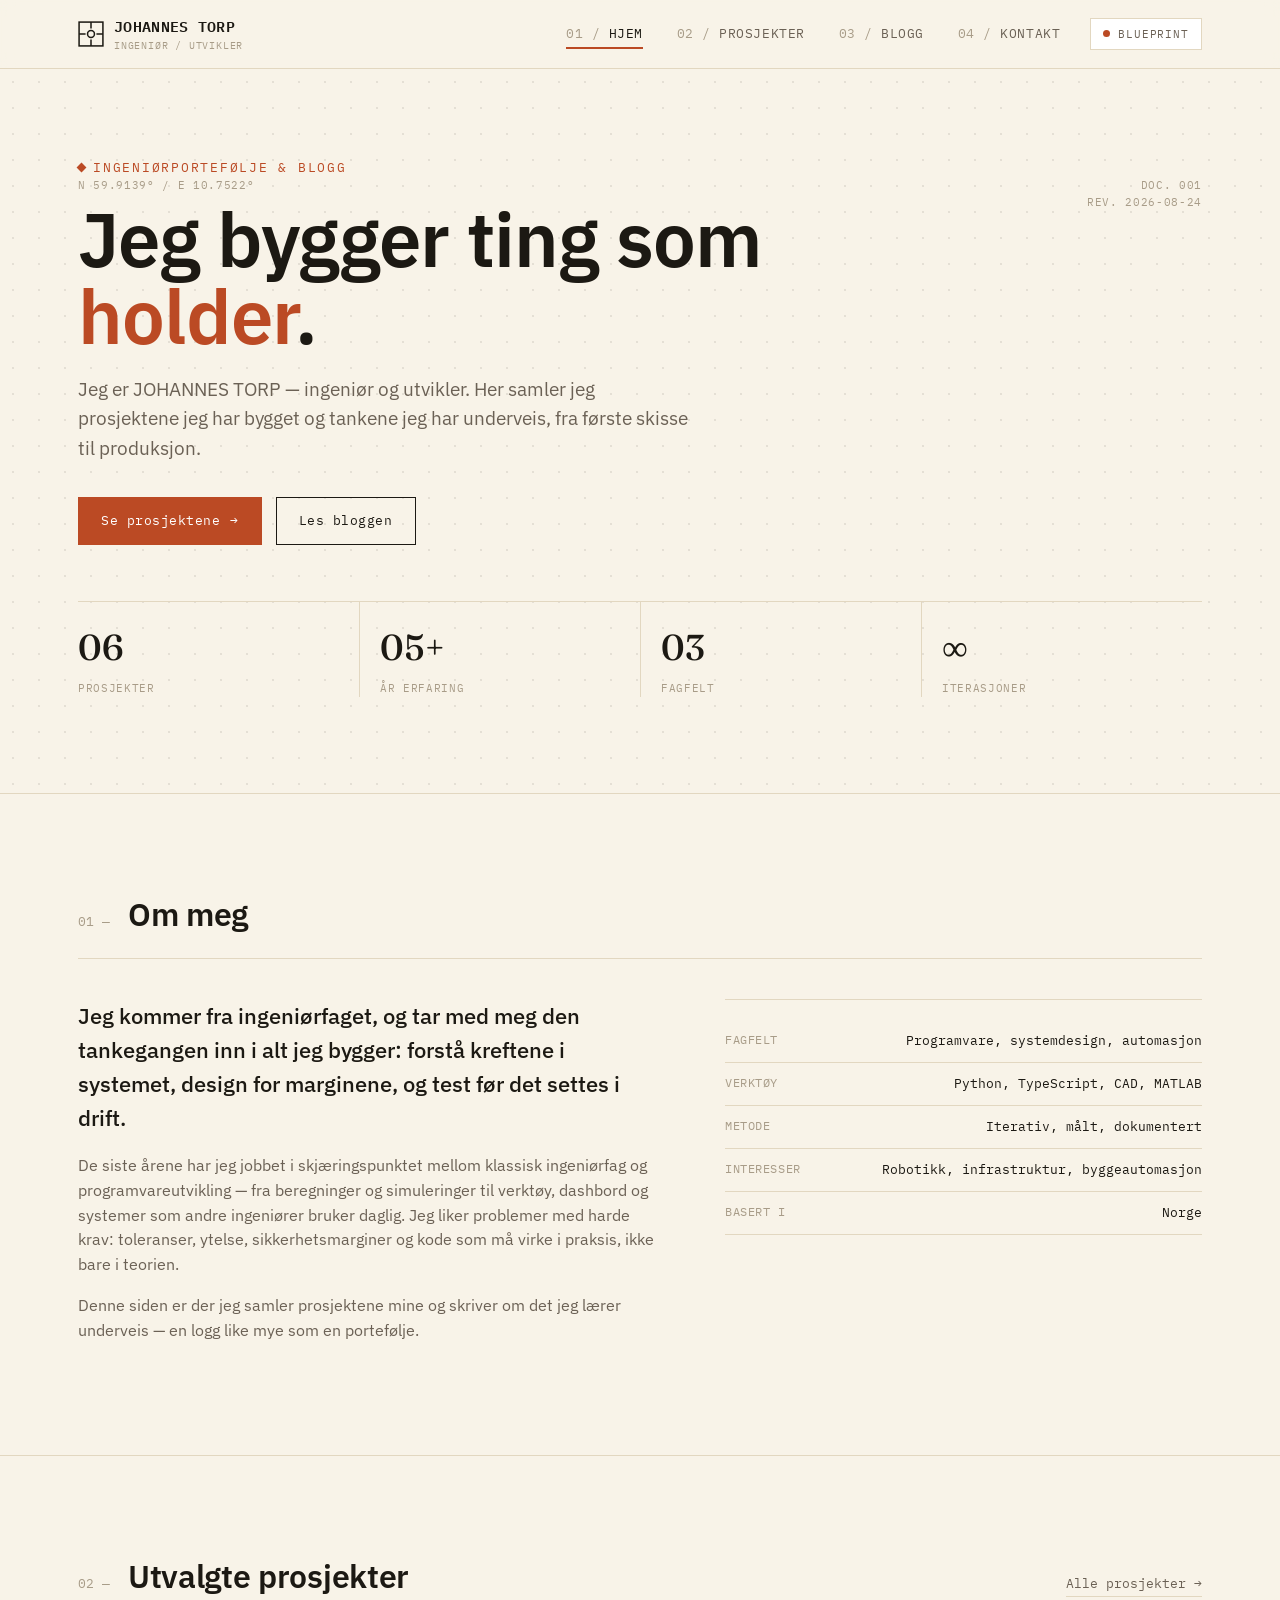
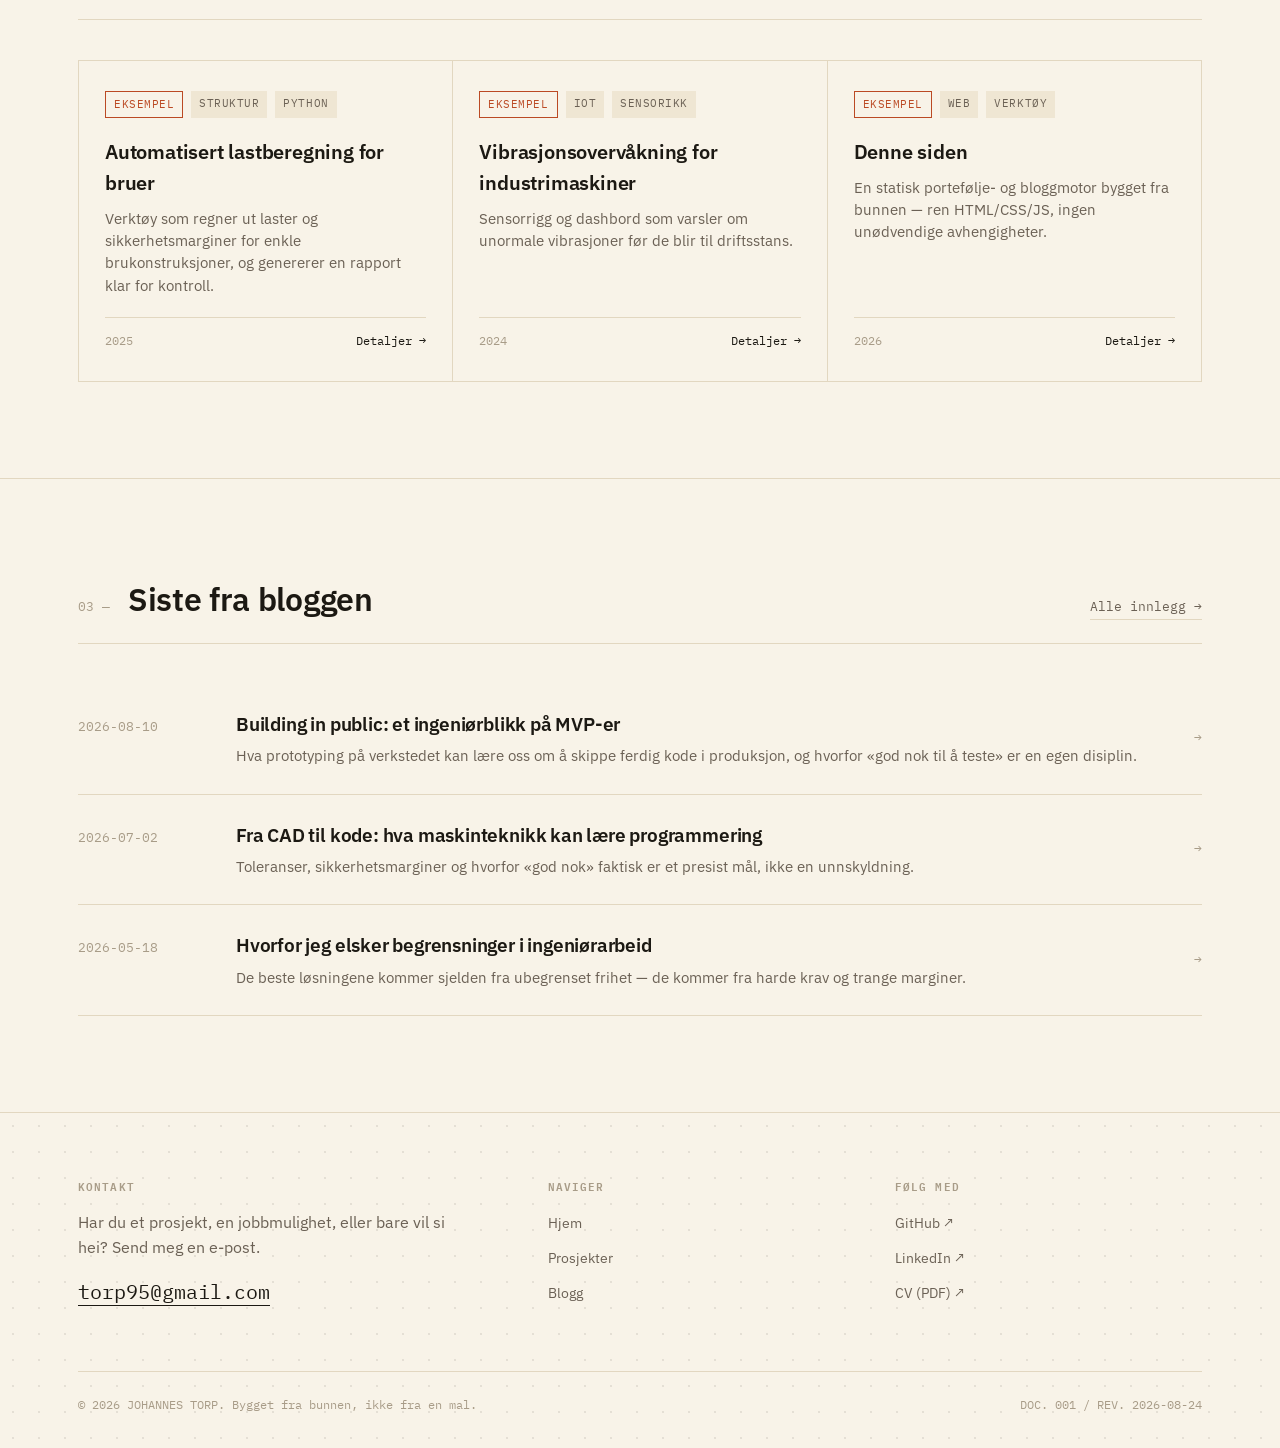
==== commit 4c99a1ea: "Renere design med varm palett og serif-tall, dynamisk bloggliste - Ny fargepalett (varm krem, kullsv" ====
--- a/index.html
+++ b/index.html
@@ -5,10 +5,10 @@
 <meta name="viewport" content="width=device-width, initial-scale=1.0">
 <title>JOHANNES TORP — Ingeniør &amp; Utvikler</title>
 <meta name="description" content="Portefølje og blogg til JOHANNES TORP — ingeniør og utvikler som bygger systemer, produkter og programvare med presisjon.">
-<link rel="icon" href="data:image/svg+xml,%3Csvg xmlns='http://www.w3.org/2000/svg' viewBox='0 0 24 24' fill='none' stroke='%23c94a1f' stroke-width='1.6'%3E%3Crect x='1' y='1' width='22' height='22'/%3E%3Ccircle cx='12' cy='12' r='3.2'/%3E%3Cline x1='12' y1='1' x2='12' y2='6'/%3E%3Cline x1='12' y1='18' x2='12' y2='23'/%3E%3Cline x1='1' y1='12' x2='6' y2='12'/%3E%3Cline x1='18' y1='12' x2='23' y2='12'/%3E%3C/svg%3E">
+<link rel="icon" href="data:image/svg+xml,%3Csvg xmlns='http://www.w3.org/2000/svg' viewBox='0 0 24 24' fill='none' stroke='%23bb4a24' stroke-width='1.6'%3E%3Crect x='1' y='1' width='22' height='22'/%3E%3Ccircle cx='12' cy='12' r='3.2'/%3E%3Cline x1='12' y1='1' x2='12' y2='6'/%3E%3Cline x1='12' y1='18' x2='12' y2='23'/%3E%3Cline x1='1' y1='12' x2='6' y2='12'/%3E%3Cline x1='18' y1='12' x2='23' y2='12'/%3E%3C/svg%3E">
 <link rel="preconnect" href="https://fonts.googleapis.com">
 <link rel="preconnect" href="https://fonts.gstatic.com" crossorigin>
-<link href="https://fonts.googleapis.com/css2?family=IBM+Plex+Mono:wght@400;500;600&amp;family=IBM+Plex+Sans:wght@400;500;600;700&amp;display=swap" rel="stylesheet">
+<link href="https://fonts.googleapis.com/css2?family=Fraunces:opsz,wght@9..144,400;9..144,500;9..144,600&amp;family=IBM+Plex+Mono:wght@400;500;600&amp;family=IBM+Plex+Sans:wght@400;500;600;700&amp;display=swap" rel="stylesheet">
 <link rel="stylesheet" href="css/style.css">
 </head>
 <body>
@@ -119,26 +119,24 @@
       <span class="fill"></span>
       <a href="blogg.html" class="link">Alle innlegg →</a>
     </div>
-    <div class="post-list">
-
-      <a class="post-row" href="blogg/bygge-i-det-apne.html">
-        <span class="date mono">2026-08-10</span>
-        <span class="body"><h3>Building in public: et ingeniørblikk på MVP-er</h3><p>Hva prototyping på verkstedet kan lære oss om å skippe ferdig kode i produksjon.</p></span>
-        <span class="arrow mono">→</span>
-      </a>
-
-      <a class="post-row" href="blogg/cad-til-kode.html">
-        <span class="date mono">2026-07-02</span>
-        <span class="body"><h3>Fra CAD til kode: hva maskinteknikk kan lære programmering</h3><p>Toleranser, marginer og hvorfor «god nok» faktisk er et presist mål.</p></span>
-        <span class="arrow mono">→</span>
-      </a>
-
-      <a class="post-row" href="blogg/tanker-om-constraints.html">
-        <span class="date mono">2026-05-18</span>
-        <span class="body"><h3>Hvorfor jeg elsker begrensninger i ingeniørarbeid</h3><p>De beste løsningene kommer sjelden fra ubegrenset frihet.</p></span>
-        <span class="arrow mono">→</span>
-      </a>
-
+    <div class="post-list" id="latest-posts">
+      <noscript>
+        <a class="post-row" href="blogg/bygge-i-det-apne.html">
+          <span class="date mono">2026-08-10</span>
+          <span class="body"><h3>Building in public: et ingeniørblikk på MVP-er</h3><p>Hva prototyping på verkstedet kan lære oss om å skippe ferdig kode i produksjon.</p></span>
+          <span class="arrow mono">→</span>
+        </a>
+        <a class="post-row" href="blogg/cad-til-kode.html">
+          <span class="date mono">2026-07-02</span>
+          <span class="body"><h3>Fra CAD til kode: hva maskinteknikk kan lære programmering</h3><p>Toleranser, marginer og hvorfor «god nok» faktisk er et presist mål.</p></span>
+          <span class="arrow mono">→</span>
+        </a>
+        <a class="post-row" href="blogg/tanker-om-constraints.html">
+          <span class="date mono">2026-05-18</span>
+          <span class="body"><h3>Hvorfor jeg elsker begrensninger i ingeniørarbeid</h3><p>De beste løsningene kommer sjelden fra ubegrenset frihet.</p></span>
+          <span class="arrow mono">→</span>
+        </a>
+      </noscript>
     </div>
   </div>
 </section>
@@ -175,6 +173,8 @@
   </div>
 </footer>
 
+<script src="js/posts-data.js"></script>
+<script src="js/posts.js"></script>
 <script src="js/main.js"></script>
 </body>
 </html>
--- a/css/style.css
+++ b/css/style.css
@@ -4,24 +4,25 @@
    ========================================================= */
 
 :root {
-  --bg: #f6f5f1;
-  --bg-alt: #edece5;
-  --ink: #16191c;
-  --ink-soft: #565f68;
-  --ink-faint: #8a9199;
-  --line: #cdd1cf;
-  --line-strong: #16191c;
-  --accent: #c94a1f;
+  --bg: #f8f3e8;
+  --bg-alt: #f0e8d6;
+  --ink: #1c1913;
+  --ink-soft: #6b6155;
+  --ink-faint: #a89c88;
+  --line: #e2d7c0;
+  --line-strong: #1c1913;
+  --accent: #bb4a24;
   --accent-ink: #ffffff;
   --blue: #1f3f5c;
   --blue-soft: #4c728f;
   --surface: #ffffff;
-  --tag-bg: #eee9df;
+  --tag-bg: #efe6d3;
   --shadow: 0 1px 0 rgba(0,0,0,0.04);
-  --grid-line: rgba(22,25,28,0.06);
-  --grid-line-strong: rgba(22,25,28,0.1);
+  --grid-line: rgba(28,25,19,0.05);
+  --grid-line-strong: rgba(28,25,19,0.09);
   --font-sans: 'IBM Plex Sans', -apple-system, BlinkMacSystemFont, 'Segoe UI', sans-serif;
   --font-mono: 'IBM Plex Mono', 'SFMono-Regular', Consolas, monospace;
+  --font-serif: 'Fraunces', 'Iowan Old Style', Georgia, serif;
   --radius: 2px;
   --maxw: 1180px;
   color-scheme: light;
@@ -76,9 +77,8 @@
 /* ---------- graph-paper background ---------- */
 .grid-bg {
   background-image:
-    linear-gradient(var(--grid-line) 1px, transparent 1px),
-    linear-gradient(90deg, var(--grid-line) 1px, transparent 1px);
-  background-size: 32px 32px;
+    radial-gradient(var(--grid-line-strong) 1px, transparent 1px);
+  background-size: 26px 26px;
 }
 .grid-bg-dense {
   background-image:
@@ -315,8 +315,10 @@
 }
 .hero .specs .spec:first-child { border-left: none; padding-left: 0; }
 .hero .specs .num {
-  font-family: var(--font-mono);
-  font-size: clamp(22px, 3vw, 30px);
+  font-family: var(--font-serif);
+  font-weight: 500;
+  font-optical-sizing: auto;
+  font-size: clamp(26px, 3.4vw, 36px);
   color: var(--ink);
 }
 .hero .specs .label {
@@ -357,7 +359,7 @@
   font-family: var(--font-mono);
   font-size: 13px;
 }
-.about .skills .row span:first-child { color: var(--ink-faint); }
+.about .skills .row span:first-child { color: var(--ink-faint); letter-spacing: 0.05em; text-transform: uppercase; font-size: 11.5px; }
 .about .skills .row span:last-child { color: var(--ink); text-align: right; }
 
 /* ---------- cards: projects ---------- */
